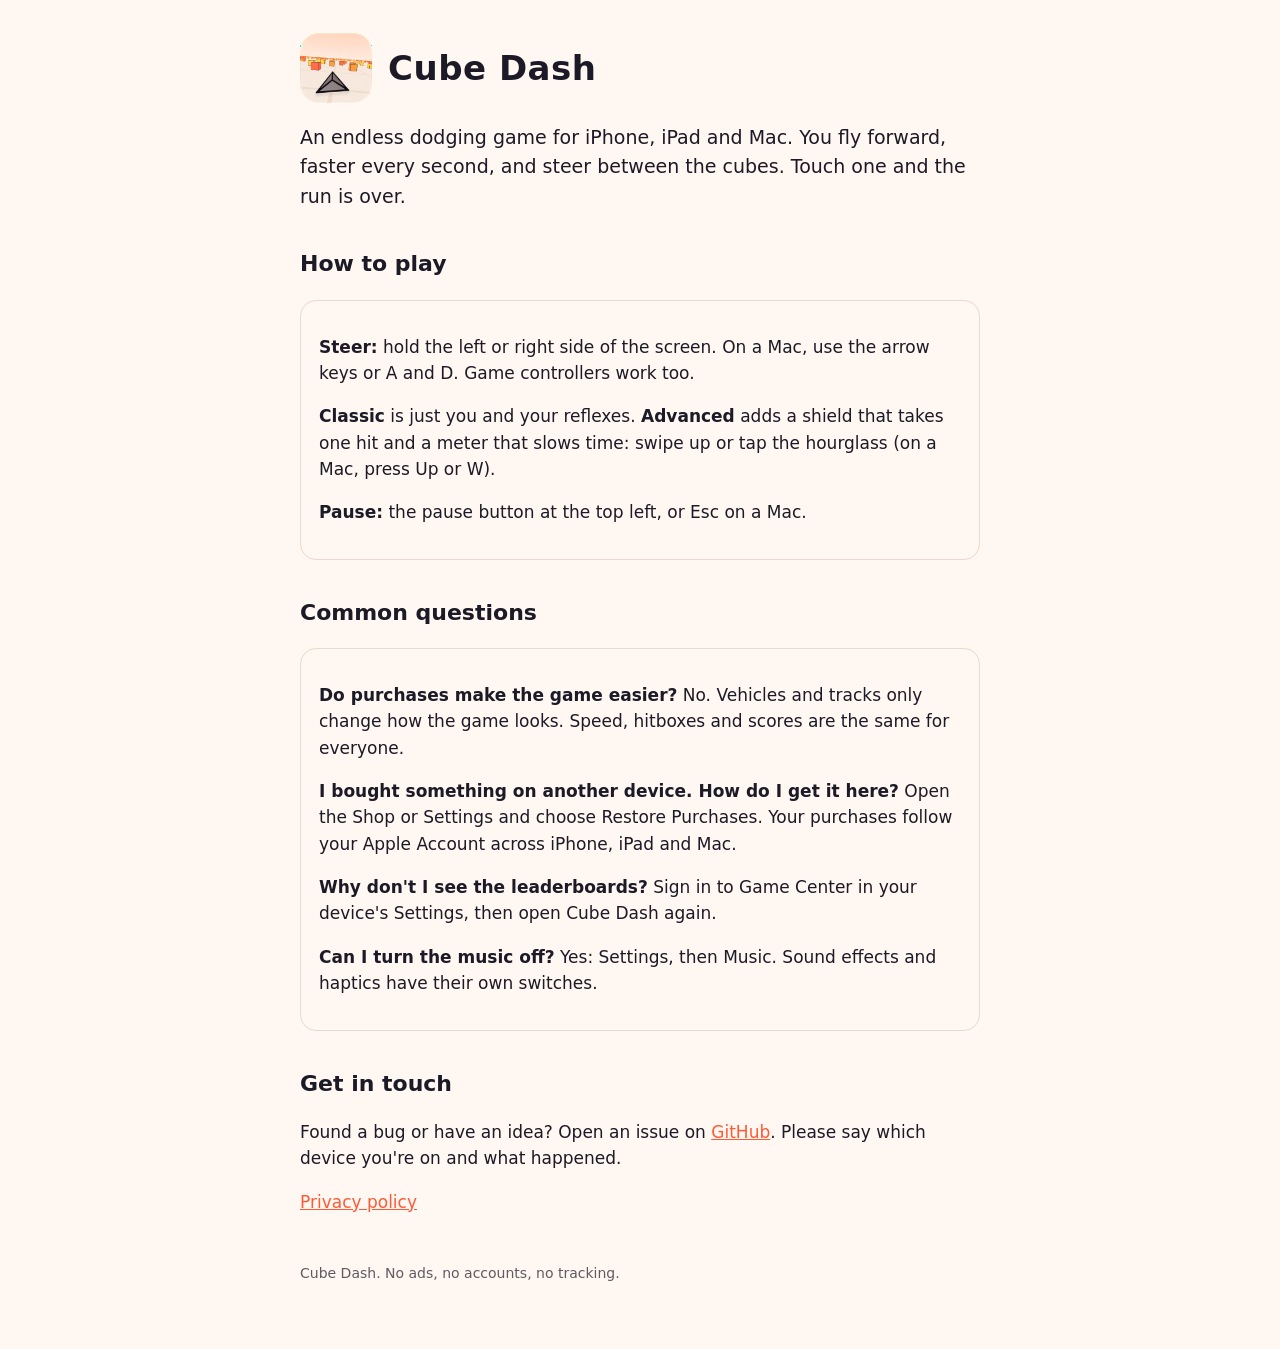
==== index.html @ ed0e7dd5 "Add the Cube Dash support and privacy pages" ====
<!doctype html>
<html lang="en">
<head>
<meta charset="utf-8">
<meta name="viewport" content="width=device-width, initial-scale=1">
<title>Cube Dash Support</title>
<link rel="stylesheet" href="style.css">
</head>
<body>
<main>
<header>
<img src="icon.png" alt="The Cube Dash app icon: a dark pyramid craft flying over a field of outlined cubes">
<h1>Cube Dash</h1>
</header>
<p class="lede">An endless dodging game for iPhone, iPad and Mac. You fly forward, faster every second, and steer between the cubes. Touch one and the run is over.</p>

<h2>How to play</h2>
<div class="box">
<p><strong>Steer:</strong> hold the left or right side of the screen. On a Mac, use the arrow keys or A and D. Game controllers work too.</p>
<p><strong>Classic</strong> is just you and your reflexes. <strong>Advanced</strong> adds a shield that takes one hit and a meter that slows time: swipe up or tap the hourglass (on a Mac, press Up or W).</p>
<p><strong>Pause:</strong> the pause button at the top left, or Esc on a Mac.</p>
</div>

<h2>Common questions</h2>
<div class="box">
<p><strong>Do purchases make the game easier?</strong> No. Vehicles and tracks only change how the game looks. Speed, hitboxes and scores are the same for everyone.</p>
<p><strong>I bought something on another device. How do I get it here?</strong> Open the Shop or Settings and choose Restore Purchases. Your purchases follow your Apple Account across iPhone, iPad and Mac.</p>
<p><strong>Why don't I see the leaderboards?</strong> Sign in to Game Center in your device's Settings, then open Cube Dash again.</p>
<p><strong>Can I turn the music off?</strong> Yes: Settings, then Music. Sound effects and haptics have their own switches.</p>
</div>

<h2>Get in touch</h2>
<p>Found a bug or have an idea? Open an issue on <a href="https://github.com/lolnegative/cube-dash/issues">GitHub</a>. Please say which device you're on and what happened.</p>

<p><a href="privacy.html">Privacy policy</a></p>
<footer>Cube Dash. No ads, no accounts, no tracking.</footer>
</main>
</body>
</html>
---- style.css ----
:root { --coral: #ff5a36; --ink: #1c1a26; --paper: #fff7f1; --line: #ead9cc; color-scheme: light dark; }
@media (prefers-color-scheme: dark) { :root { --ink: #f3eee9; --paper: #12131c; --line: #2c2f45; } }
* { box-sizing: border-box; }
body { margin: 0; background: var(--paper); color: var(--ink); font: 17px/1.55 -apple-system, BlinkMacSystemFont, "SF Pro Rounded", system-ui, sans-serif; }
main { max-width: 720px; margin: 0 auto; padding: 32px 20px 64px; }
header { display: flex; gap: 16px; align-items: center; margin-bottom: 12px; }
header img { width: 72px; height: 72px; border-radius: 16px; }
h1 { font-size: 34px; margin: 0; font-weight: 900; letter-spacing: 0.5px; }
h2 { margin-top: 36px; font-size: 22px; }
a { color: var(--coral); }
.lede { font-size: 19px; }
.box { border: 1px solid var(--line); border-radius: 16px; padding: 16px 18px; margin: 14px 0; }
footer { margin-top: 48px; font-size: 14px; opacity: 0.7; }
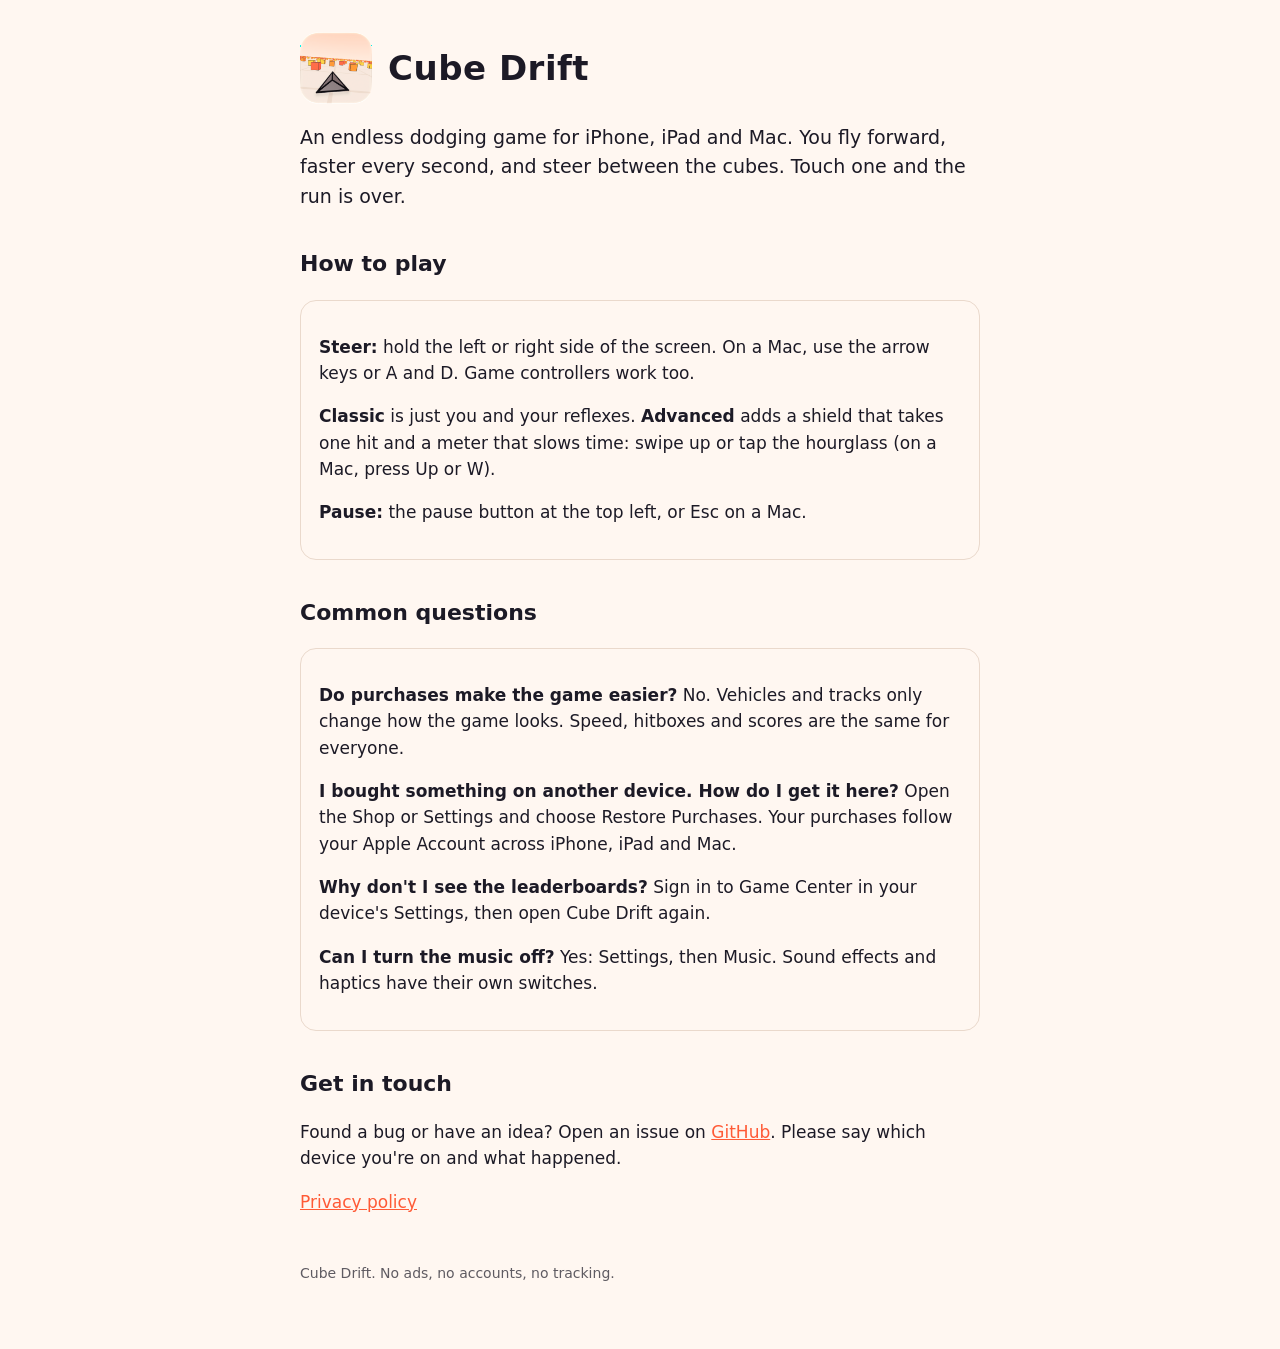
==== commit 1c3981a3: "Rename the support and privacy pages to Cube Drift" ====
--- a/index.html
+++ b/index.html
@@ -3,14 +3,14 @@
 <head>
 <meta charset="utf-8">
 <meta name="viewport" content="width=device-width, initial-scale=1">
-<title>Cube Dash Support</title>
+<title>Cube Drift Support</title>
 <link rel="stylesheet" href="style.css">
 </head>
 <body>
 <main>
 <header>
-<img src="icon.png" alt="The Cube Dash app icon: a dark pyramid craft flying over a field of outlined cubes">
-<h1>Cube Dash</h1>
+<img src="icon.png" alt="The Cube Drift app icon: a dark pyramid craft flying over a field of outlined cubes">
+<h1>Cube Drift</h1>
 </header>
 <p class="lede">An endless dodging game for iPhone, iPad and Mac. You fly forward, faster every second, and steer between the cubes. Touch one and the run is over.</p>
 
@@ -25,7 +25,7 @@
 <div class="box">
 <p><strong>Do purchases make the game easier?</strong> No. Vehicles and tracks only change how the game looks. Speed, hitboxes and scores are the same for everyone.</p>
 <p><strong>I bought something on another device. How do I get it here?</strong> Open the Shop or Settings and choose Restore Purchases. Your purchases follow your Apple Account across iPhone, iPad and Mac.</p>
-<p><strong>Why don't I see the leaderboards?</strong> Sign in to Game Center in your device's Settings, then open Cube Dash again.</p>
+<p><strong>Why don't I see the leaderboards?</strong> Sign in to Game Center in your device's Settings, then open Cube Drift again.</p>
 <p><strong>Can I turn the music off?</strong> Yes: Settings, then Music. Sound effects and haptics have their own switches.</p>
 </div>
 
@@ -33,7 +33,7 @@
 <p>Found a bug or have an idea? Open an issue on <a href="https://github.com/lolnegative/cube-dash/issues">GitHub</a>. Please say which device you're on and what happened.</p>
 
 <p><a href="privacy.html">Privacy policy</a></p>
-<footer>Cube Dash. No ads, no accounts, no tracking.</footer>
+<footer>Cube Drift. No ads, no accounts, no tracking.</footer>
 </main>
 </body>
 </html>
